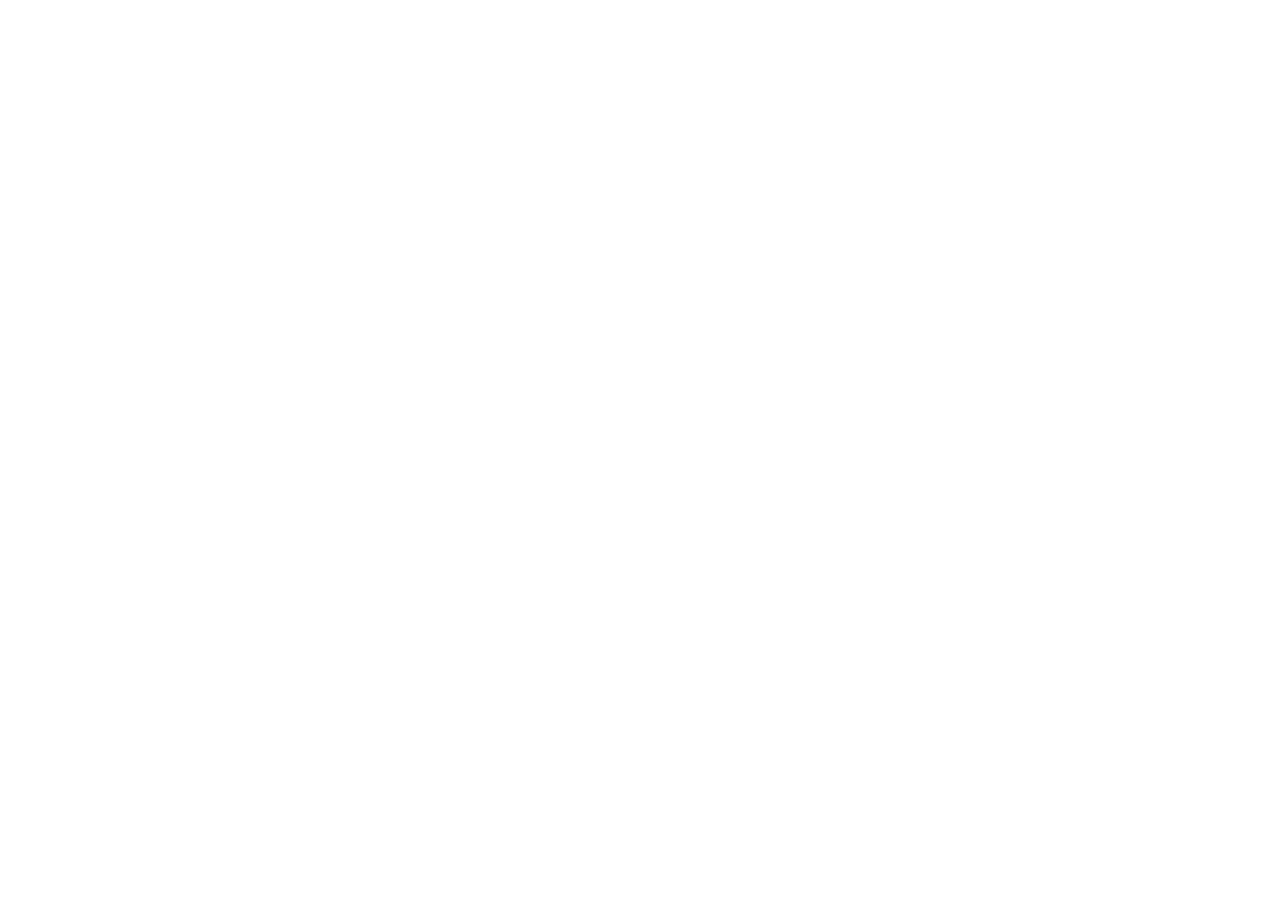
==== index.html @ c2ddc92c "!" ====
<!DOCTYPE html>
<html lang="en">
<head>
  <meta charset="UTF-8">
  <meta name="viewport" content="width=device-width, initial-scale=1.0">
  <title>Document</title>
</head>
<body>
  
</body>
</html>
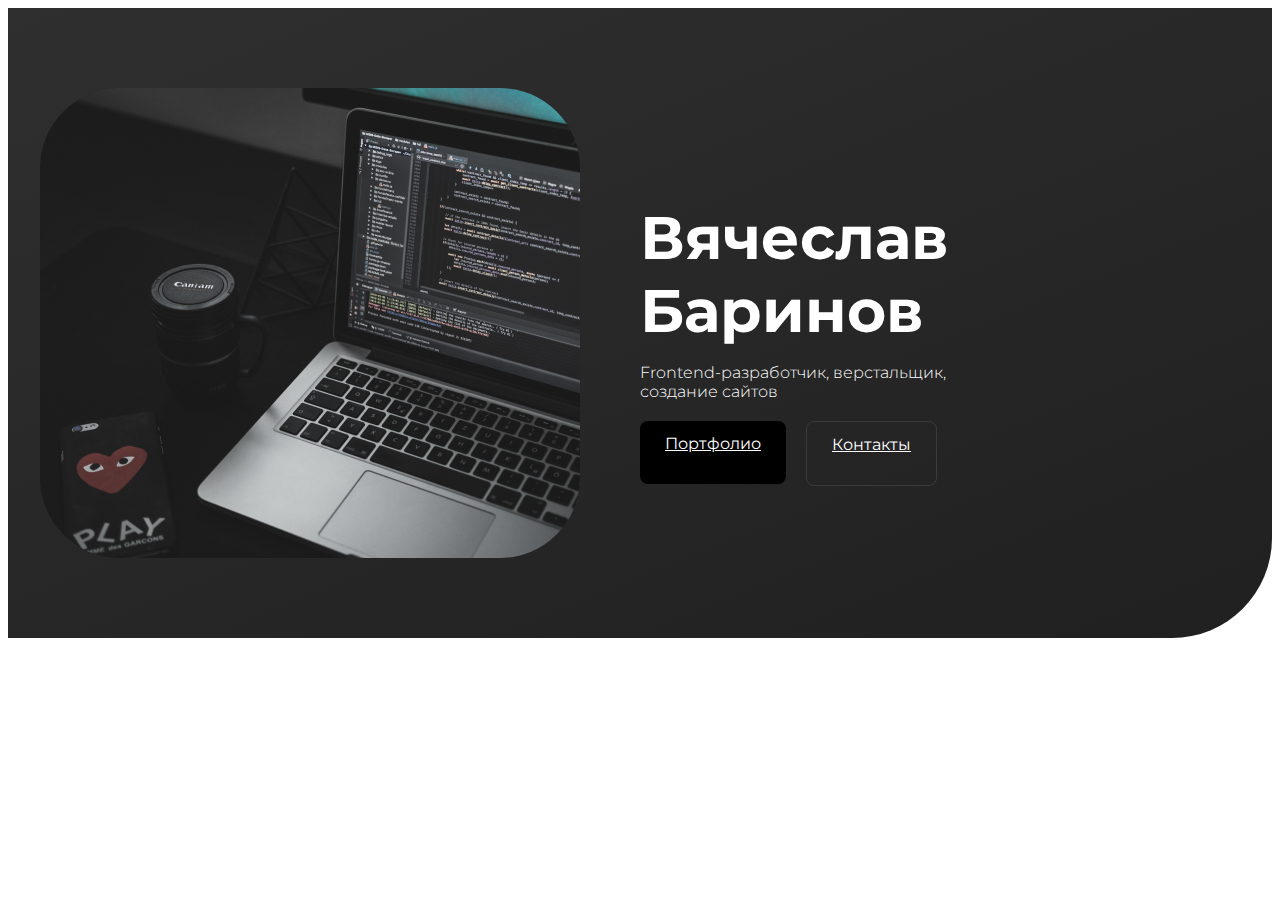
==== commit 35e8513e: "1" ====
--- a/index.html
+++ b/index.html
@@ -1,11 +1,30 @@
 <!DOCTYPE html>
 <html lang="en">
+
 <head>
   <meta charset="UTF-8">
   <meta name="viewport" content="width=device-width, initial-scale=1.0">
   <title>Document</title>
+  <link rel="stylesheet" href="./css/reset.css">
+  <link rel="stylesheet" href="./CSS/main.css">
 </head>
+
 <body>
-  
+  <header class="header">
+    <div class="container">
+      <div class="header-row">
+        <img src="/img/header-img.jpg" srcset="/img/header-img@2x.jpg 2x" alt="header-img" class="header-img">
+        <div class="header-desc">
+          <h1 class="header-title">Вячеслав Баринов</h1>
+          <p class="header-text">Frontend-разработчик, верстальщик,<br> создание сайтов</p>
+          <div class="header-btns">
+            <a href="#!" class="btn">Портфолио</a>
+            <a href="#!" class="btn-outline">Контакты</a>
+          </div>
+        </div>
+      </div>
+    </div>
+  </header>
 </body>
+
 </html>--- a/CSS/main.css
+++ b/CSS/main.css
@@ -0,0 +1,75 @@
+@import url('https://fonts.googleapis.com/css2?family=Montserrat:ital,wght@0,100..900;1,100..900&display=swap');
+
+/* Base */
+body {
+    font-family: "Montserrat", sans-serif;
+    font-optical-sizing: auto;
+    font-weight: 400;
+    font-style: normal;
+}
+
+.container {
+    width: 1200px;
+    margin: 0 auto;
+    padding: 0 15px;
+}
+
+/* Header */
+.header {
+    padding-top: 80px;
+    padding-bottom: 80px;
+    border-bottom-right-radius: 100px;
+    /* background-color: #252525; */
+    background: #252525 linear-gradient(158deg, #2f2f2f 0%, #202020 100%);
+    color: #fff;
+}
+
+.header-img {
+    border-radius: 80px;
+}
+
+.header-row {
+    display: flex;
+    flex-direction: row;
+    align-items: center;
+    column-gap: 60px;
+}
+
+.header-title {
+    margin-bottom: 10px;
+    font-weight: 700;
+    font-size: 60px;
+}
+
+.header-text {
+    margin-bottom: 20px;
+    font-weight: 300;
+    font-style: 26px;
+}
+
+.header-btns {
+    display: flex;
+    column-gap: 20px;
+}
+
+.btn {
+    height: 48px;
+    padding-top: 15px;
+    padding-left: 25px;
+    padding-right: 25px;
+    background-color: black;
+    border-radius: 8px;
+    line-height: 1;
+    color: #fff;
+}
+
+.btn-outline {
+    height: 48px;
+    padding-top: 15px;
+    padding-left: 25px;
+    padding-right: 25px;
+    border: 1px solid #3B3B3B;
+    border-radius: 8px;
+    line-height: 1;
+    color: #fff;
+}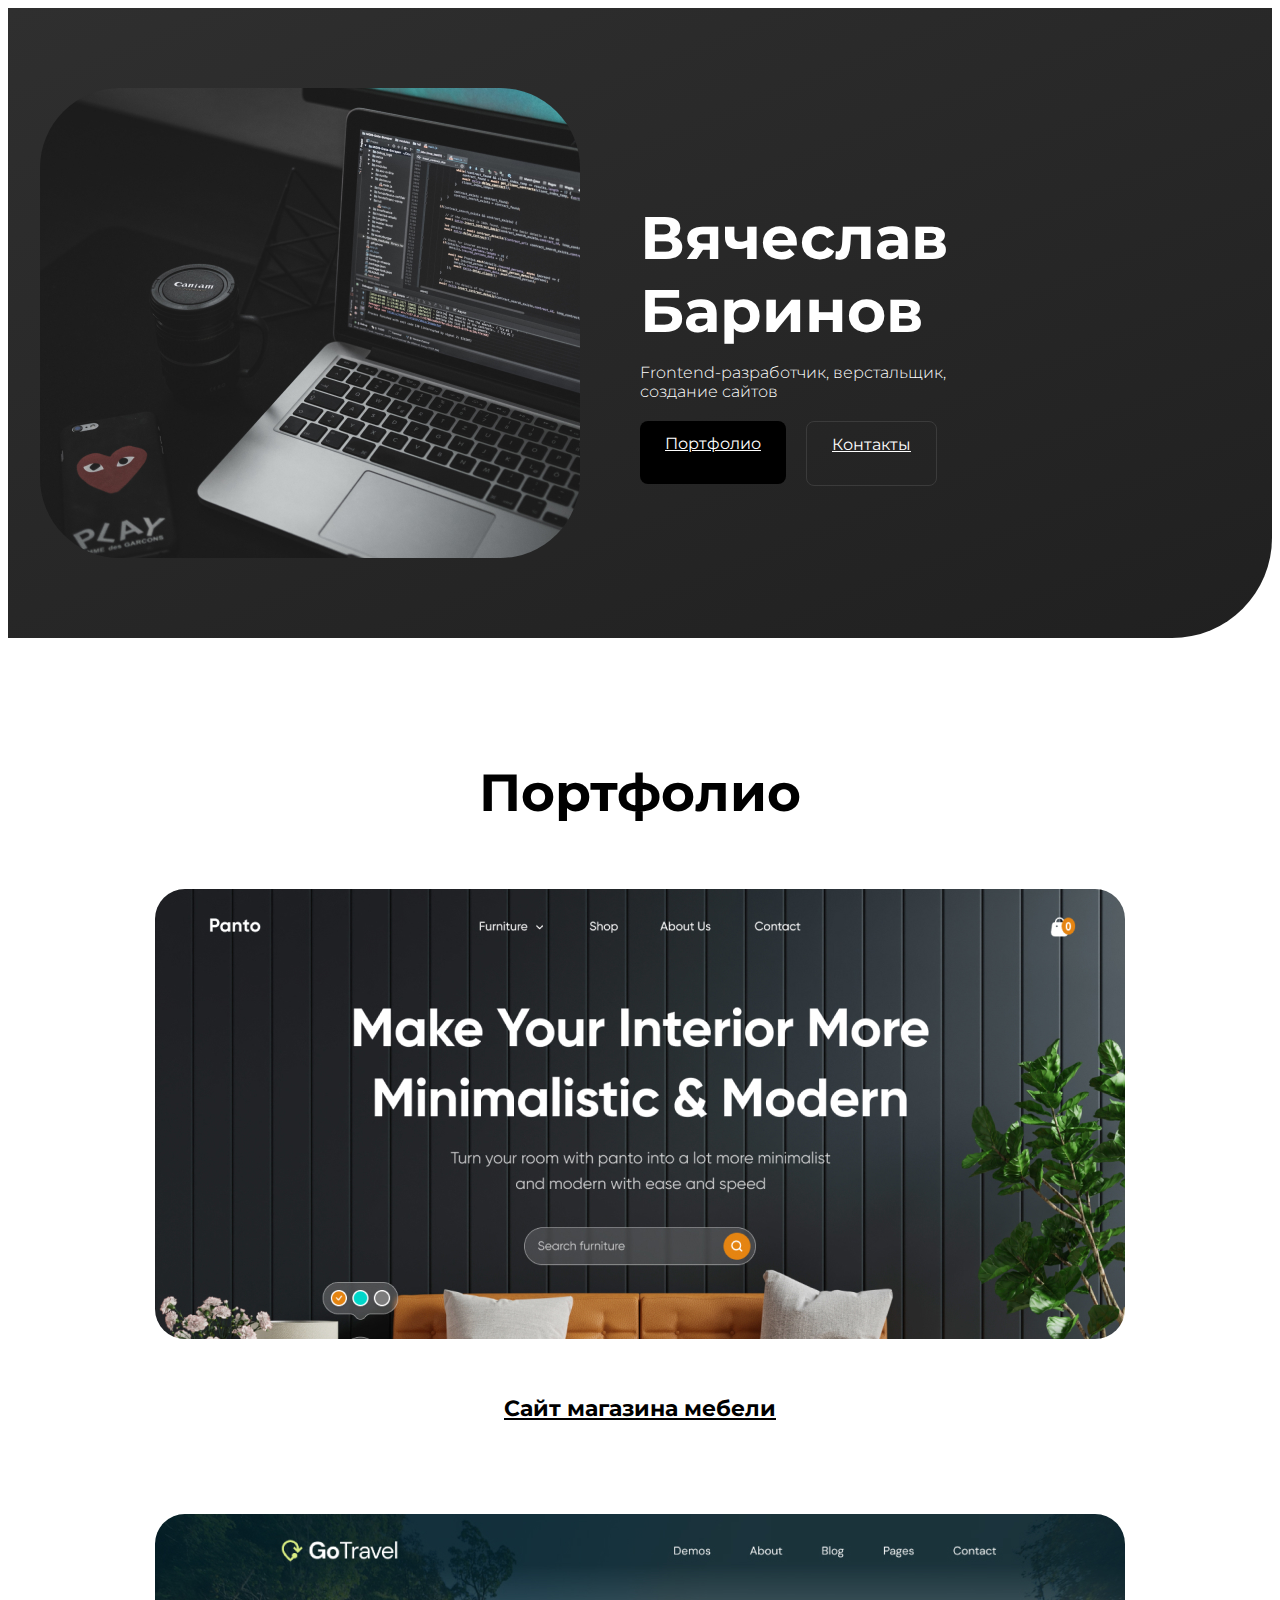
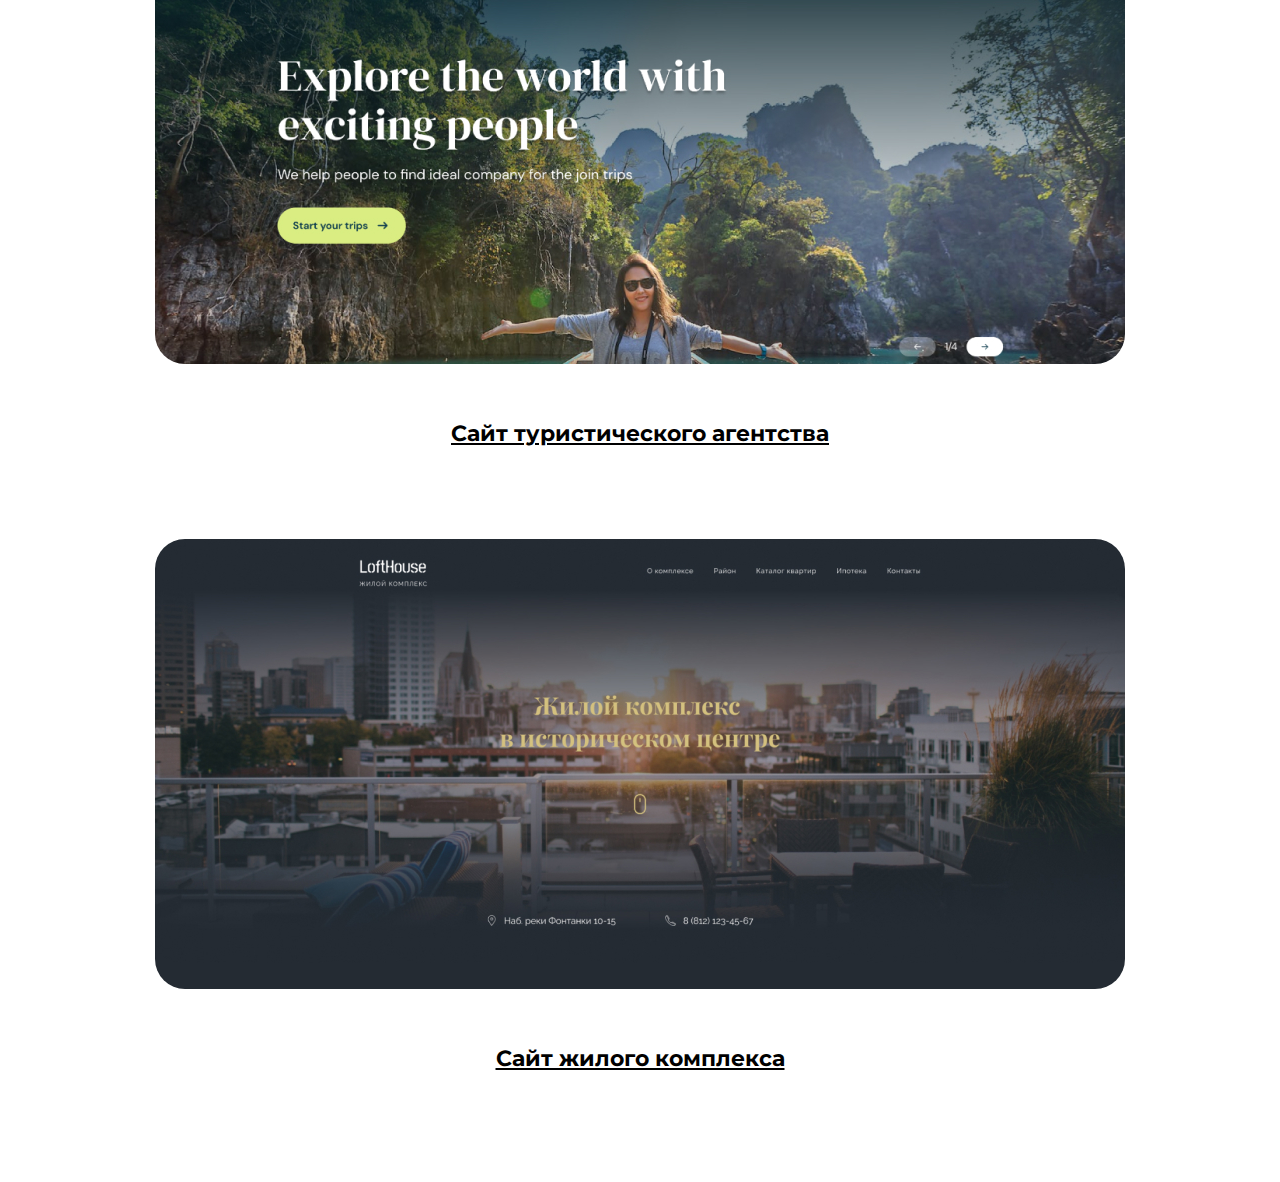
==== commit 67c1ebda: "!" ====
--- a/index.html
+++ b/index.html
@@ -13,7 +13,7 @@
   <header class="header">
     <div class="container">
       <div class="header-row">
-        <img src="/img/header-img.jpg" srcset="/img/header-img@2x.jpg 2x" alt="header-img" class="header-img">
+        <img src="./img/header-img.jpg" srcset="./img/header-img@2x.jpg 2x" alt="header-img" class="header-img">
         <div class="header-desc">
           <h1 class="header-title">Вячеслав Баринов</h1>
           <p class="header-text">Frontend-разработчик, верстальщик,<br> создание сайтов</p>
@@ -25,6 +25,33 @@
       </div>
     </div>
   </header>
+
+  <main>
+    <section class="portfolio">
+      <div class="container">
+        <h2 class="portfolio-title">Портфолио</h2>
+        <div class="projects">
+          <article class="project">
+            <a href="#!"><img src="./img/project-01.jpg" srcset="./img/project-01@2x.jpg 2x" alt="Сайт магазина мебели"
+                class="project-img"></a>
+            <h3 class="project-title"><a href="#!">Сайт магазина мебели</a></h3>
+          </article>
+          <article class="project">
+            <a href="#!"><img src="./img/project-02.jpg" srcset="./img/project-02@2x.jpg 2x"
+                alt="Сайт туристического агентства" class="project-img"></a>
+            <h3 class="project-title"><a href="#!">Сайт туристического агентства</a></h3>
+          </article>
+          <article class="project">
+            <a href="#!"><img src="./img/project-03.jpg" srcset="./img/project-03@2x.jpg 2x" alt="Сайт жилого комплекса"
+                class="project-img"></a>
+            <h3 class="project-title"><a href="#!">Сайт жилого комплекса</a></h3>
+          </article>
+
+        </div>
+      </div>
+    </section>
+  </main>
+
 </body>
 
 </html>--- a/CSS/main.css
+++ b/CSS/main.css
@@ -61,6 +61,11 @@
     border-radius: 8px;
     line-height: 1;
     color: #fff;
+    transition: all 0.2s ease-in;
+}
+
+.btn:hover {
+    background-color: #1782CF;
 }
 
 .btn-outline {
@@ -72,4 +77,52 @@
     border-radius: 8px;
     line-height: 1;
     color: #fff;
+    transition: all 0.2s ease-in;
+}
+
+.btn-outline:hover {
+    border-color: #1782CF;
+}
+
+/* portfolio */
+
+.portfolio {
+    padding: 80px 0;
+}
+
+.portfolio-title {
+    margin-bottom: 65px;
+    font-weight: 700;
+    font-size: 52px;
+    text-align: center;
+}
+
+.projects {
+    display: flex;
+    flex-direction: column;
+    row-gap: 70px;
+    align-items: center;
+}
+
+.project {
+    text-align: center;
+}
+
+.project-img {
+    margin-bottom: 30px;
+    border-radius: 30px;
+    transition: opacity 0.2s ease-in;
+}
+
+.project-img:hover {
+    opacity: 0.8;
+}
+
+.project-title {
+    font-size: 22px;
+}
+
+.project-title a {
+    color: #000000;
+    text-decoration: underline;
 }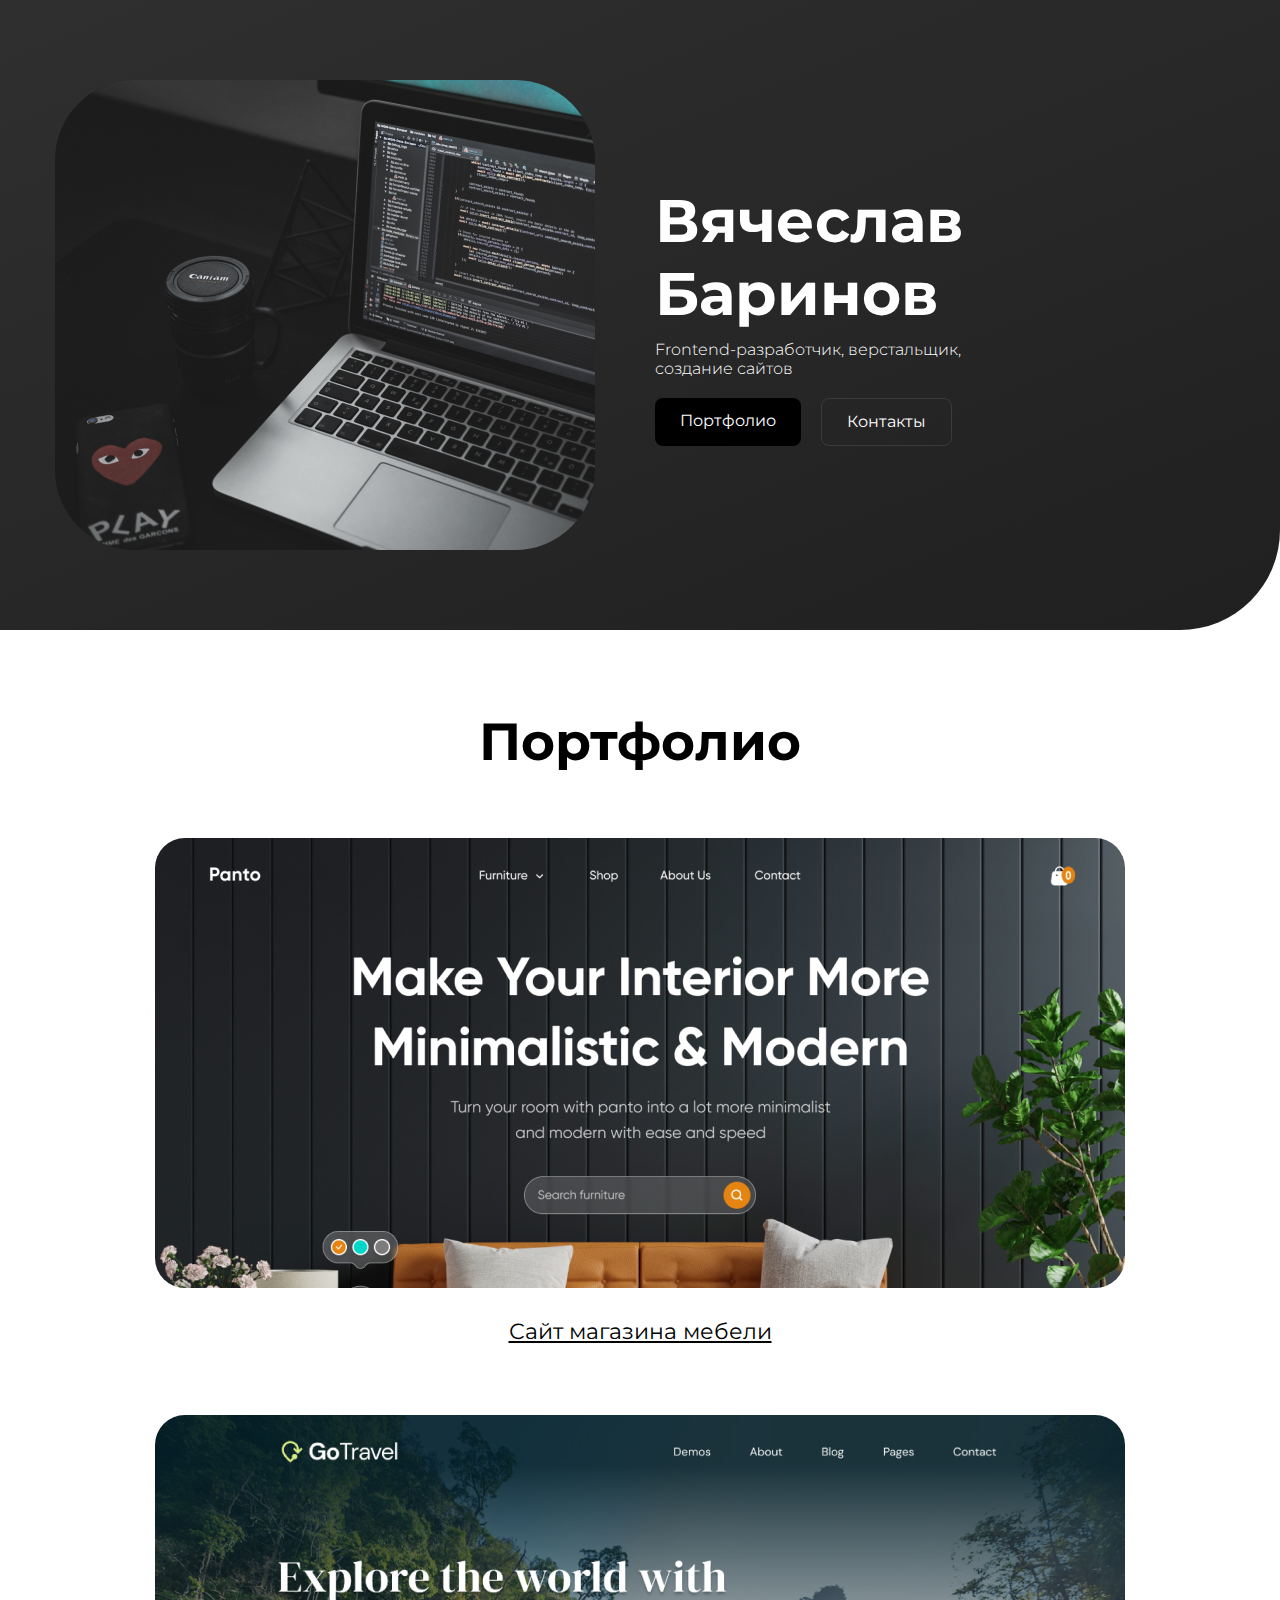
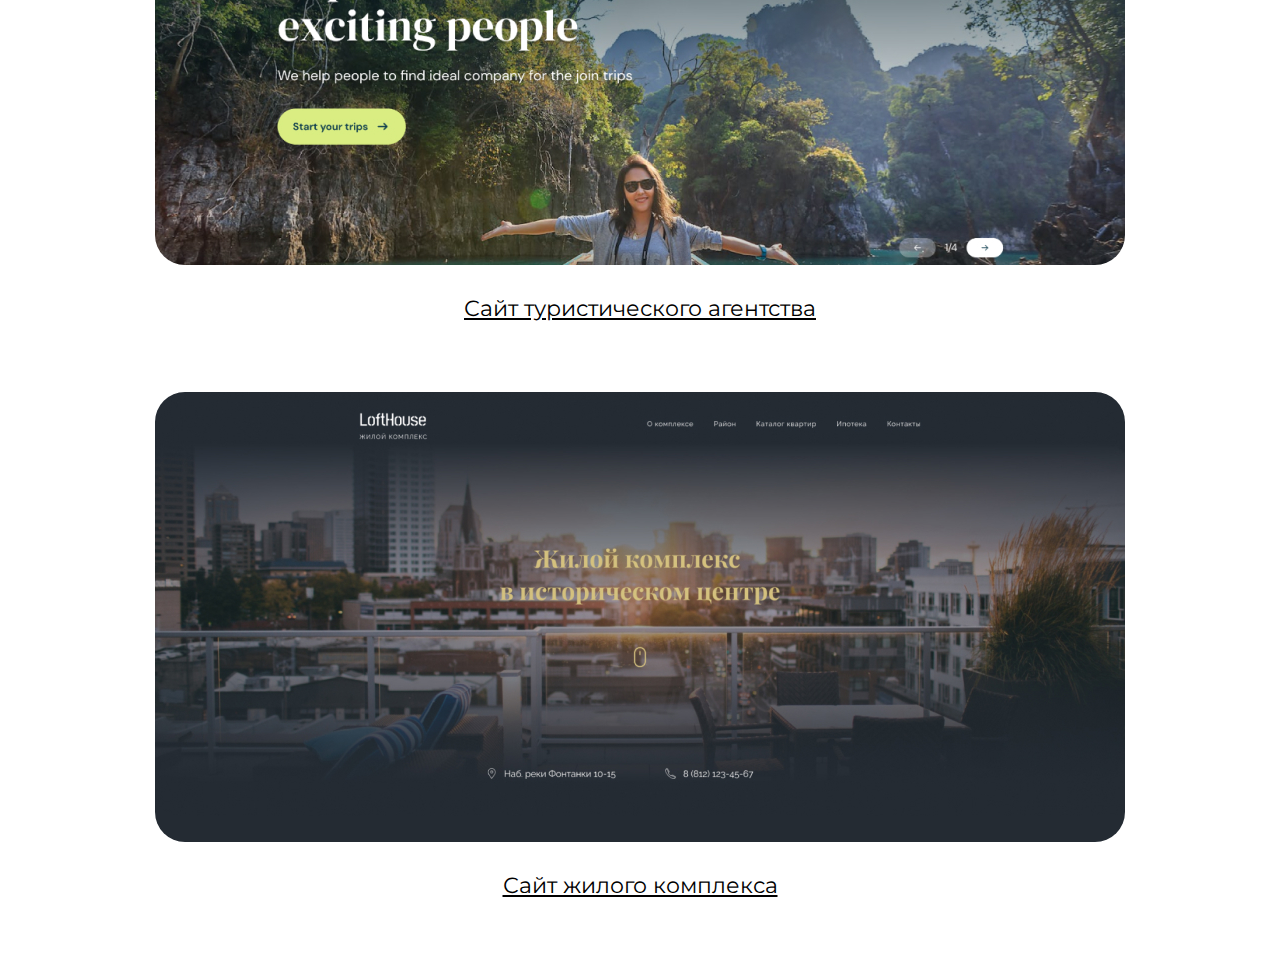
==== commit 3efb6c33: "!" ====
--- a/index.html
+++ b/index.html
@@ -5,11 +5,12 @@
   <meta charset="UTF-8">
   <meta name="viewport" content="width=device-width, initial-scale=1.0">
   <title>Document</title>
-  <link rel="stylesheet" href="./css/reset.css">
+  <link rel="stylesheet" href="./CSS/reset.css">
   <link rel="stylesheet" href="./CSS/main.css">
 </head>
 
 <body>
+
   <header class="header">
     <div class="container">
       <div class="header-row">
@@ -46,12 +47,13 @@
                 class="project-img"></a>
             <h3 class="project-title"><a href="#!">Сайт жилого комплекса</a></h3>
           </article>
-
         </div>
       </div>
     </section>
   </main>
 
+
+
 </body>
 
 </html>--- a/CSS/main.css
+++ b/CSS/main.css
@@ -19,7 +19,6 @@
     padding-top: 80px;
     padding-bottom: 80px;
     border-bottom-right-radius: 100px;
-    /* background-color: #252525; */
     background: #252525 linear-gradient(158deg, #2f2f2f 0%, #202020 100%);
     color: #fff;
 }
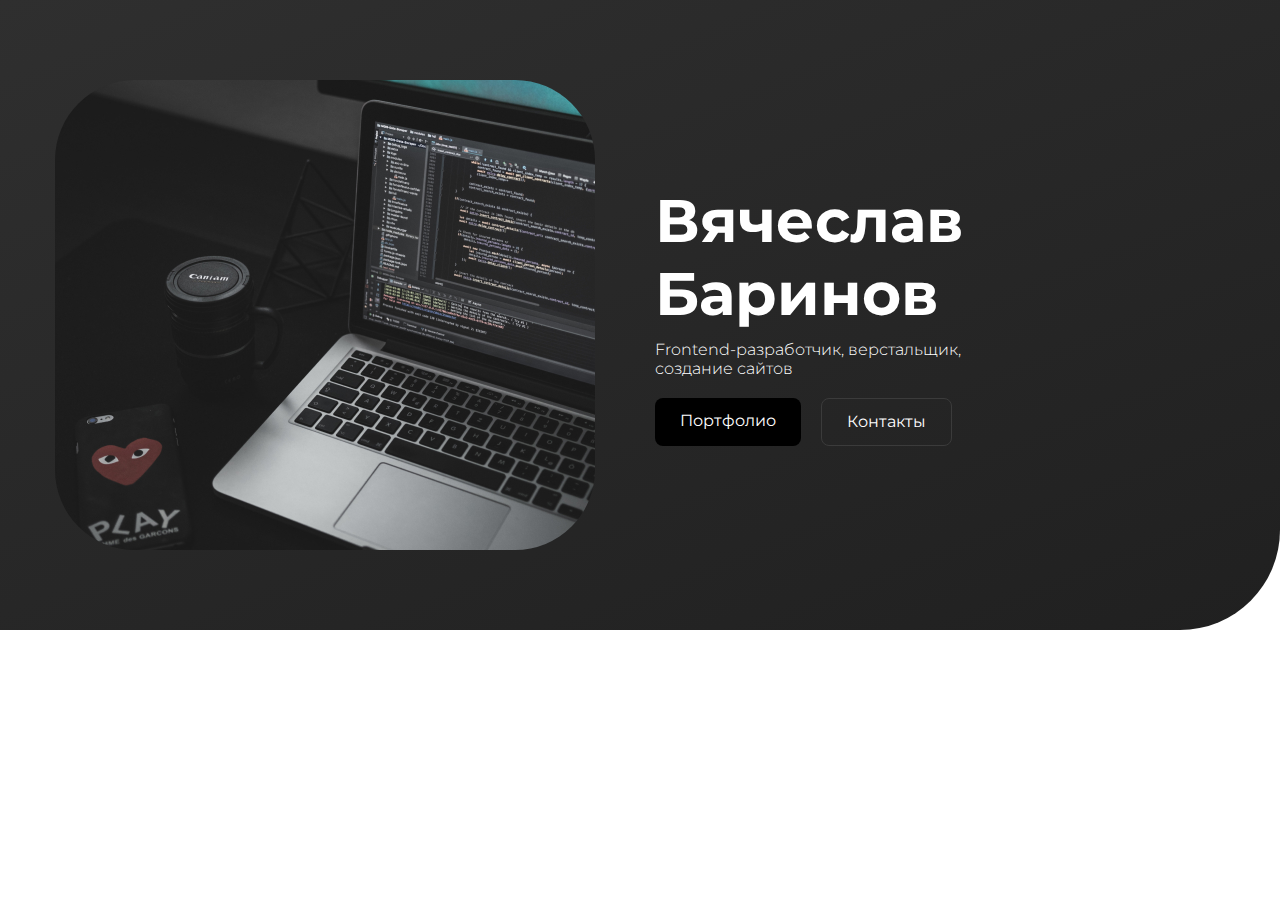
==== commit ee74043b: "Merge branch 'main' of https://github.com/junk1073/training" ====
--- a/index.html
+++ b/index.html
@@ -26,34 +26,6 @@
       </div>
     </div>
   </header>
-
-  <main>
-    <section class="portfolio">
-      <div class="container">
-        <h2 class="portfolio-title">Портфолио</h2>
-        <div class="projects">
-          <article class="project">
-            <a href="#!"><img src="./img/project-01.jpg" srcset="./img/project-01@2x.jpg 2x" alt="Сайт магазина мебели"
-                class="project-img"></a>
-            <h3 class="project-title"><a href="#!">Сайт магазина мебели</a></h3>
-          </article>
-          <article class="project">
-            <a href="#!"><img src="./img/project-02.jpg" srcset="./img/project-02@2x.jpg 2x"
-                alt="Сайт туристического агентства" class="project-img"></a>
-            <h3 class="project-title"><a href="#!">Сайт туристического агентства</a></h3>
-          </article>
-          <article class="project">
-            <a href="#!"><img src="./img/project-03.jpg" srcset="./img/project-03@2x.jpg 2x" alt="Сайт жилого комплекса"
-                class="project-img"></a>
-            <h3 class="project-title"><a href="#!">Сайт жилого комплекса</a></h3>
-          </article>
-        </div>
-      </div>
-    </section>
-  </main>
-
-
-
 </body>
 
 </html>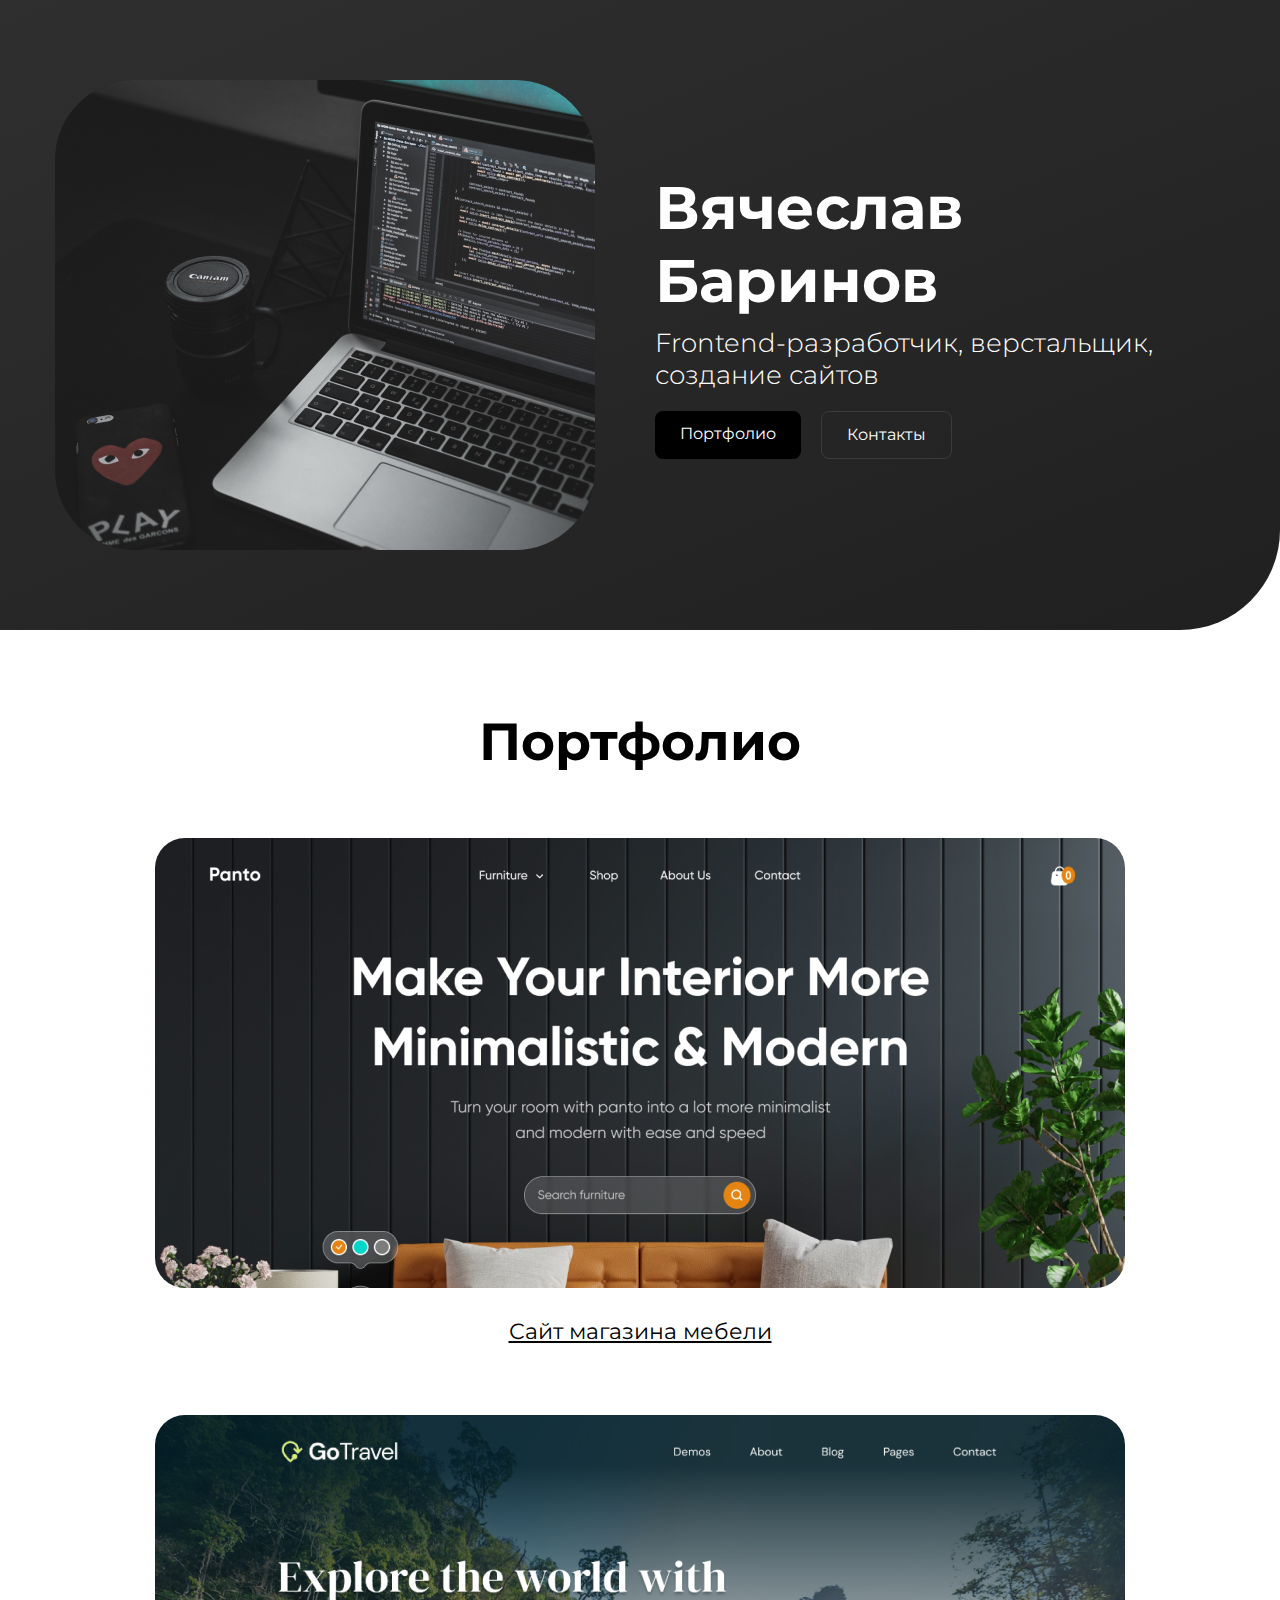
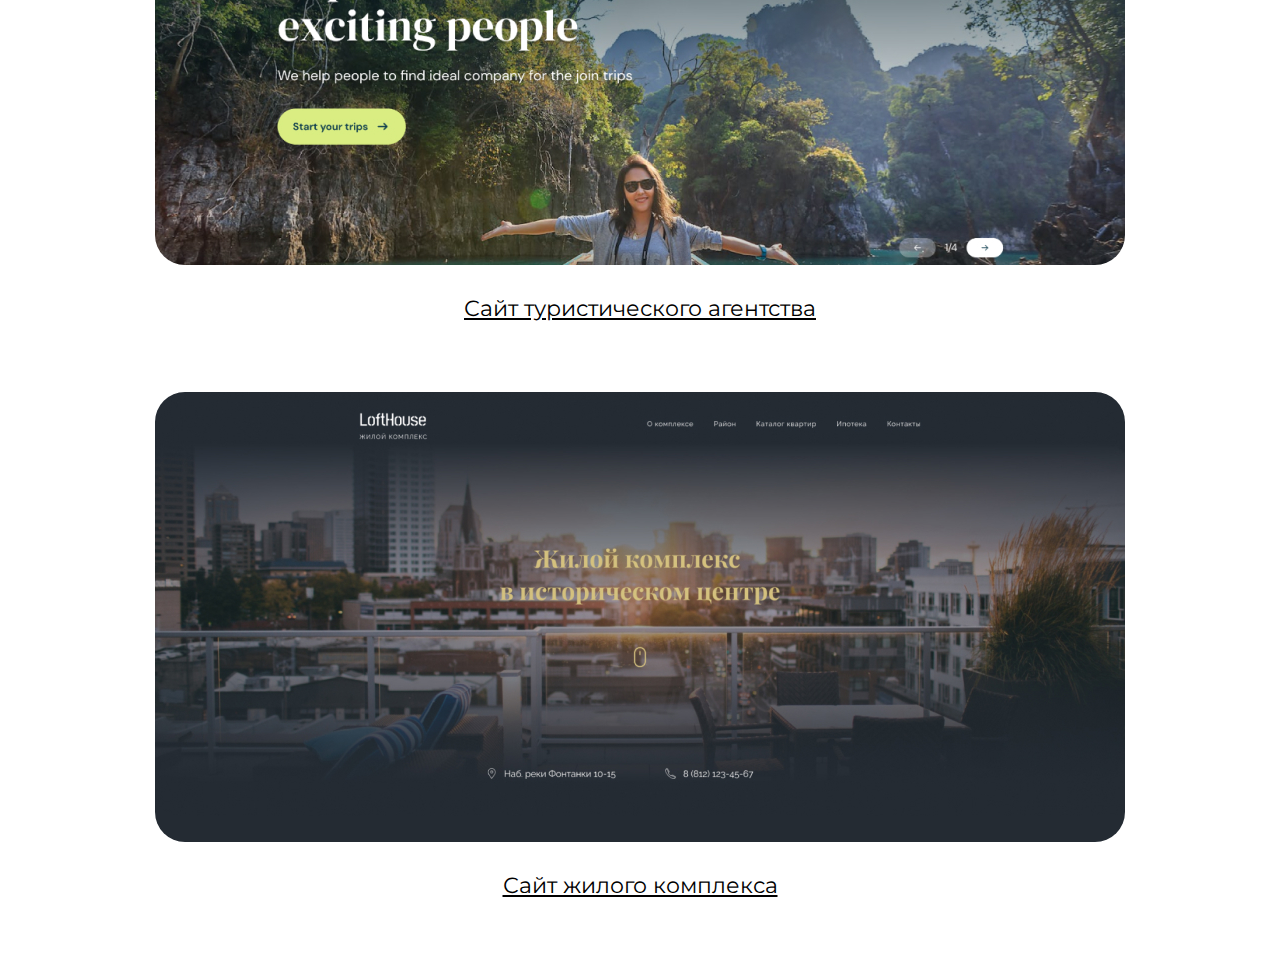
==== commit 480659cd: "1" ====
--- a/index.html
+++ b/index.html
@@ -26,6 +26,31 @@
       </div>
     </div>
   </header>
+
+  <main>
+    <section class="portfolio">
+      <div class="container">
+        <h2 class="portfolio-title">Портфолио</h2>
+        <div class="projects">
+          <article class="project">
+            <a href="#!"><img src="./img/project-01.jpg" srcset="./img/project-01@2x.jpg 2x" alt="Сайт магазина мебели"
+                class="project-img"></a>
+            <h3 class="project-title"><a href="#!">Сайт магазина мебели</a></h3>
+          </article>
+          <article class="project">
+            <a href="#!"><img src="./img/project-02.jpg" srcset="./img/project-02@2x.jpg 2x"
+                alt="Сайт туристического агентства" class="project-img"></a>
+            <h3 class="project-title"><a href="#!">Сайт туристического агентства</a></h3>
+          </article>
+          <article class="project">
+            <a href="#!"><img src="./img/project-03.jpg" srcset="./img/project-03@2x.jpg 2x" alt="Сайт жилого комплекса"
+                class="project-img"></a>
+            <h3 class="project-title"><a href="#!">Сайт жилого комплекса</a></h3>
+          </article>
+        </div>
+      </div>
+    </section>
+  </main>
 </body>
 
 </html>--- a/CSS/main.css
+++ b/CSS/main.css
@@ -16,6 +16,7 @@
 
 /* Header */
 .header {
+    
     padding-top: 80px;
     padding-bottom: 80px;
     border-bottom-right-radius: 100px;
@@ -23,15 +24,15 @@
     color: #fff;
 }
 
-.header-img {
-    border-radius: 80px;
-}
-
 .header-row {
     display: flex;
     flex-direction: row;
     align-items: center;
     column-gap: 60px;
+}
+
+.header-img {
+    border-radius: 80px;
 }
 
 .header-title {
@@ -43,7 +44,7 @@
 .header-text {
     margin-bottom: 20px;
     font-weight: 300;
-    font-style: 26px;
+    font-size: 26px;
 }
 
 .header-btns {
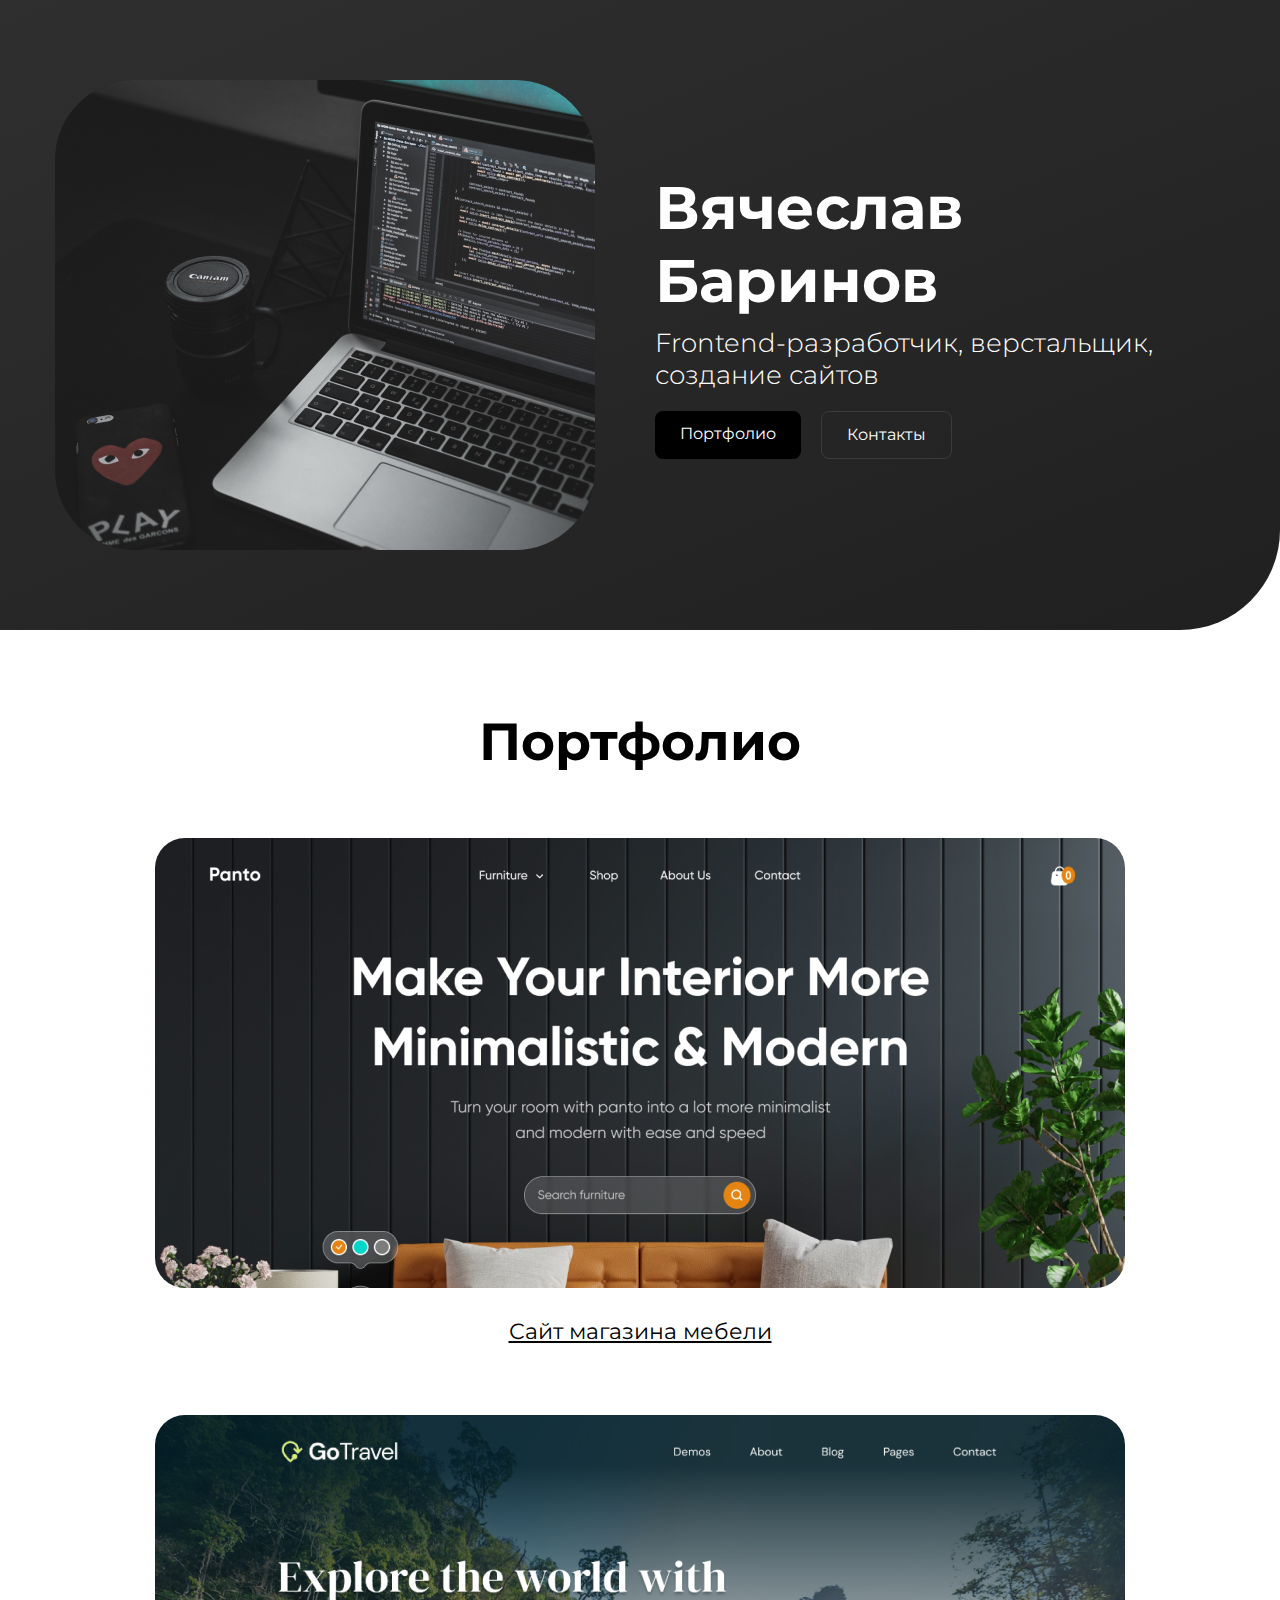
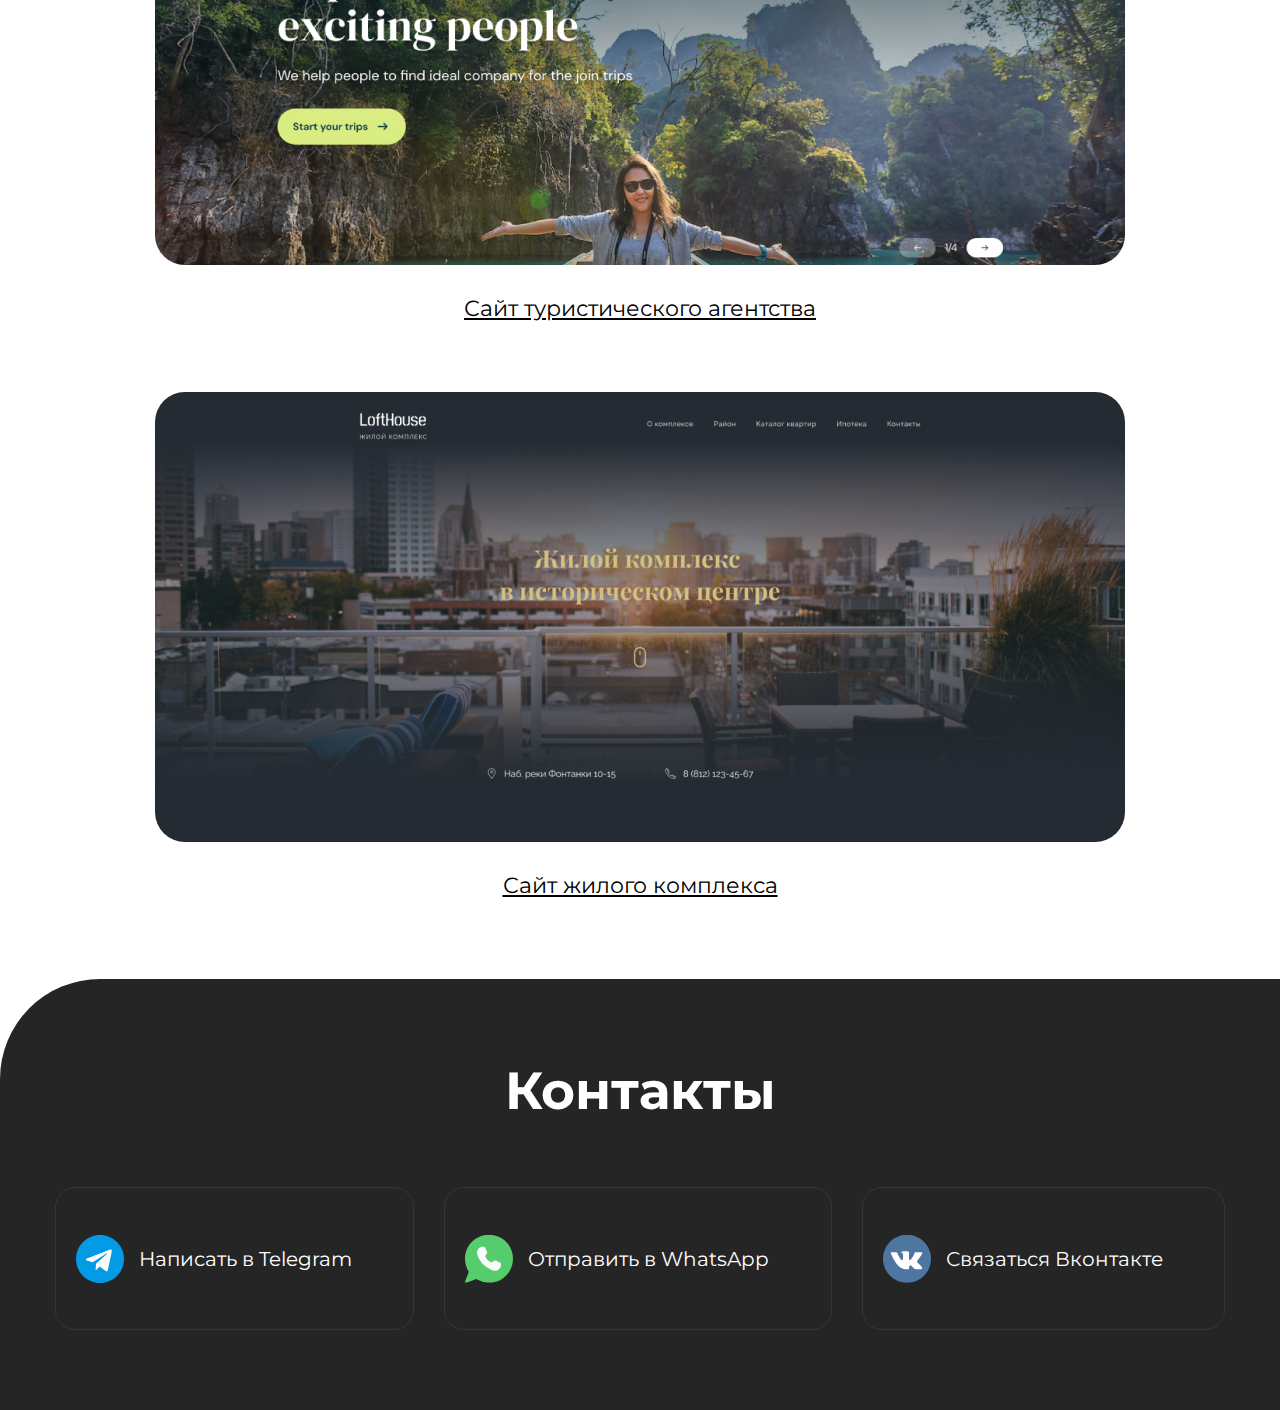
==== commit 32f0821c: "1" ====
--- a/index.html
+++ b/index.html
@@ -50,6 +50,18 @@
         </div>
       </div>
     </section>
+
+    <section class="contacts">
+      <div class="container">
+        <h2 class="contacts-title">Контакты</h2>
+        <div class="messangers">
+          <a href="https://t.me/youraccountname" target="_blank" class="messanger"><img src="./img/icons/telegram.svg" alt="Telegram">Написать в Telegram</a>
+          <a href="https://wa.me/79051234567" target="_blank" class="messanger"><img src="./img/icons/whatsapp.svg" alt="WhatsApp">Отправить в WhatsApp</a>
+          <a href="https://vk.me/youraccountname" target="_blank" class="messanger"><img src="./img/icons/vk.svg" alt="Вконтакте">Связаться Вконтакте</a>
+        </div>
+        </h2>
+      </div>
+    </section>
   </main>
 </body>
 
--- a/CSS/main.css
+++ b/CSS/main.css
@@ -9,14 +9,13 @@
 }
 
 .container {
-    width: 1200px;
+    max-width: 1200px;
     margin: 0 auto;
     padding: 0 15px;
 }
 
 /* Header */
 .header {
-    
     padding-top: 80px;
     padding-bottom: 80px;
     border-bottom-right-radius: 100px;
@@ -125,4 +124,42 @@
 .project-title a {
     color: #000000;
     text-decoration: underline;
+}
+
+/* contacts */
+
+.contacts {
+    background-color: #252525;
+    border-top-left-radius: 100px;
+    padding: 80px 0;
+    color: #fff;
+}
+
+.contacts-title {
+    font-weight: 700;
+    font-size: 52px;
+    text-align: center;
+    margin-bottom: 65px;
+}
+
+.messangers {
+    display: flex;
+    column-gap: 30px;
+}
+
+.messanger {
+    flex-grow: 1;
+    display: flex;
+    column-gap: 15px;
+    align-items: center;
+    padding: 46px 20px;
+    border-radius: 20px;
+    border: 1px solid #363636;
+    font-size: 20px;
+    color: #fff;
+    transition: background-color 0.2s ease-in;
+}
+
+.messanger:hover {
+    background-color: #1e1e1e;
 }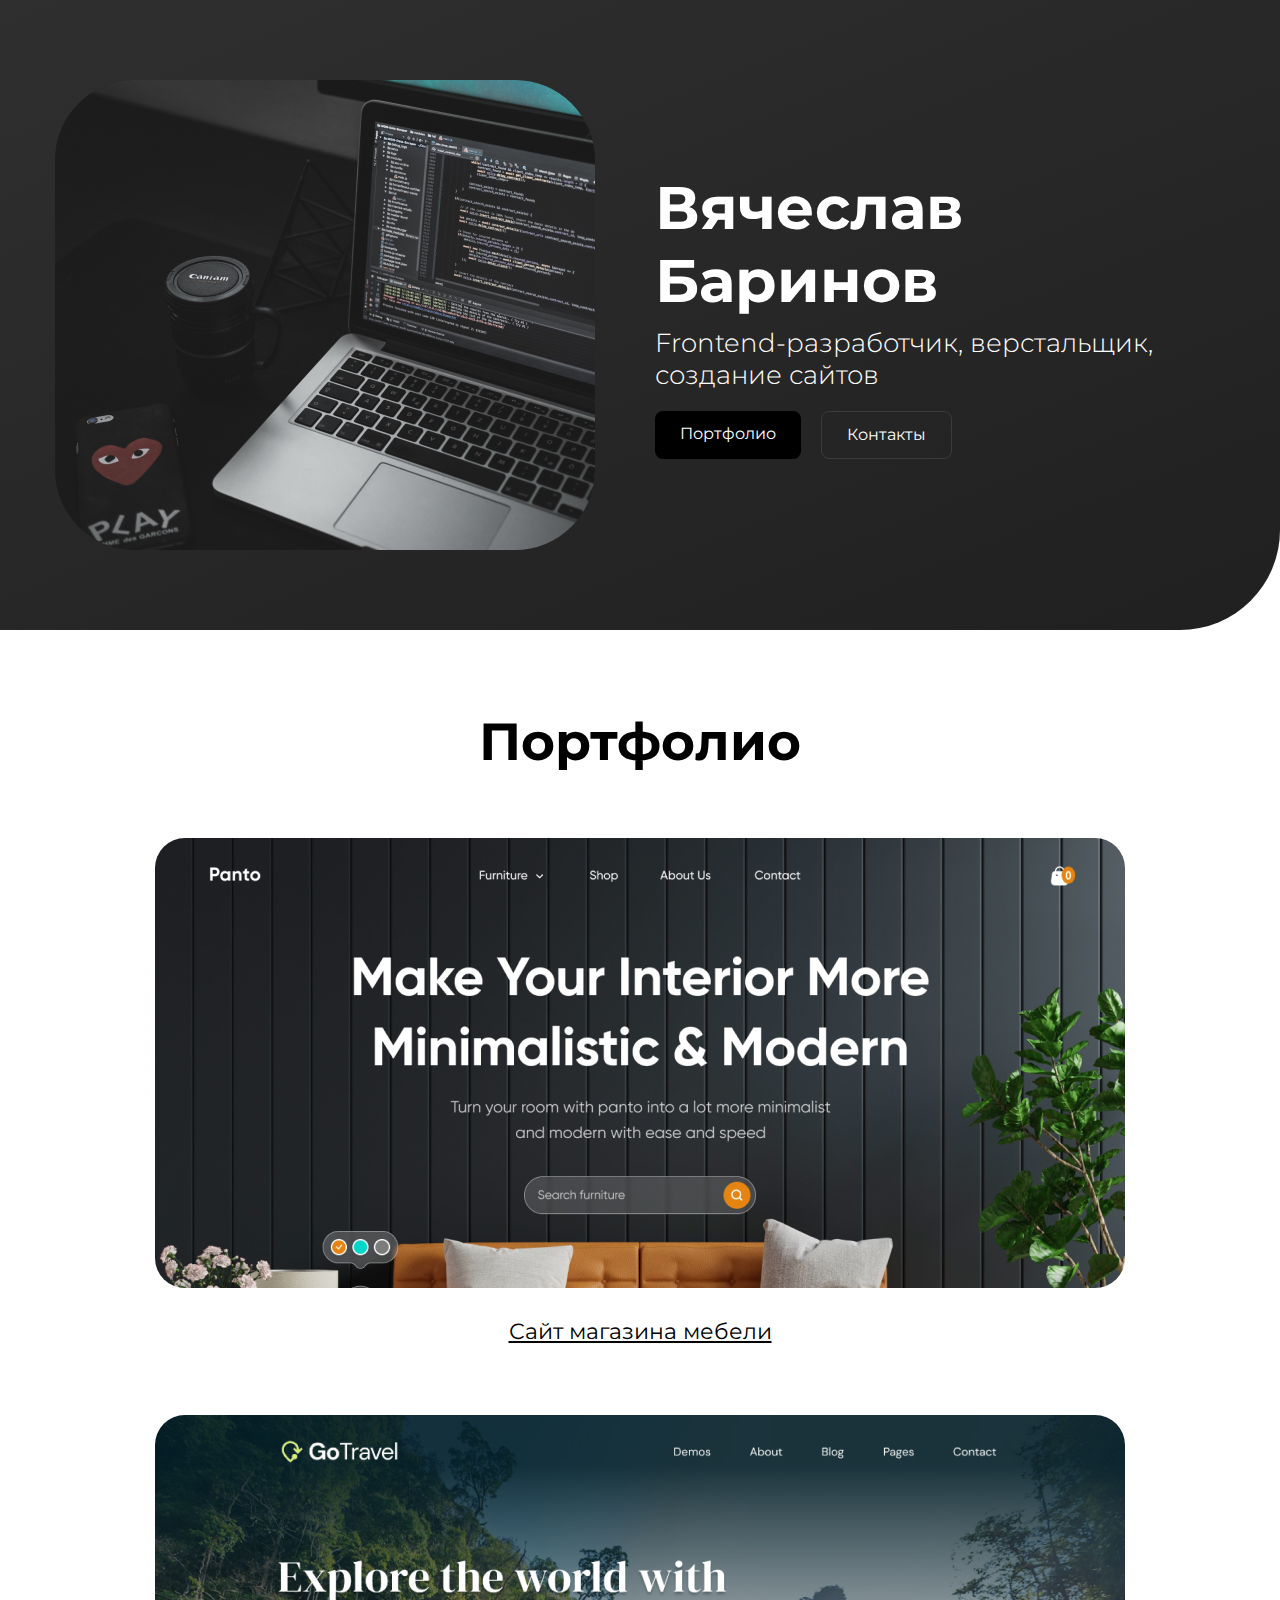
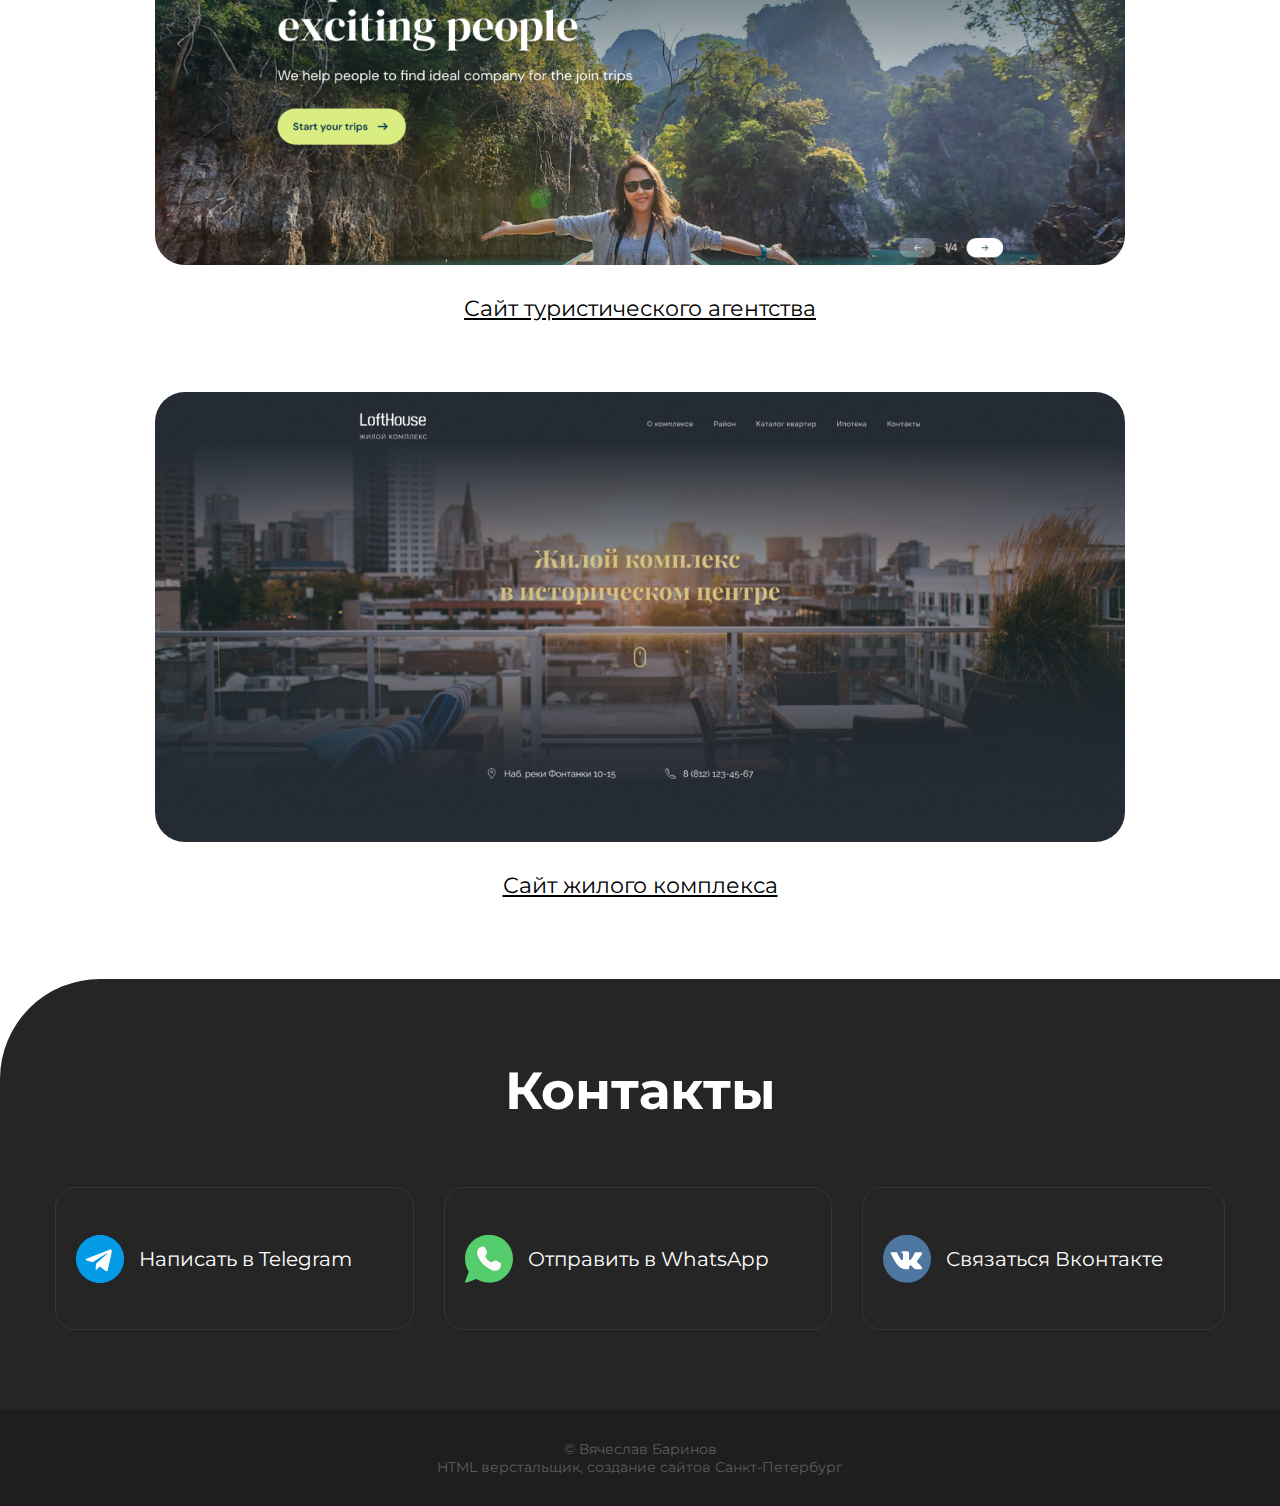
==== commit 2c56d8b4: "!" ====
--- a/index.html
+++ b/index.html
@@ -4,7 +4,7 @@
 <head>
   <meta charset="UTF-8">
   <meta name="viewport" content="width=device-width, initial-scale=1.0">
-  <title>Document</title>
+  <title>Вячеслав Баринов - Frontend-разработчик, верстальщик,создание сайтов</title>
   <link rel="stylesheet" href="./CSS/reset.css">
   <link rel="stylesheet" href="./CSS/main.css">
 </head>
@@ -33,17 +33,17 @@
         <h2 class="portfolio-title">Портфолио</h2>
         <div class="projects">
           <article class="project">
-            <a href="#!"><img src="./img/project-01.jpg" srcset="./img/project-01@2x.jpg 2x" alt="Сайт магазина мебели"
+            <a href="./panto.html"><img src="./img/project-01.jpg" srcset="./img/project-01@2x.jpg 2x" alt="Сайт магазина мебели"
                 class="project-img"></a>
             <h3 class="project-title"><a href="#!">Сайт магазина мебели</a></h3>
           </article>
           <article class="project">
-            <a href="#!"><img src="./img/project-02.jpg" srcset="./img/project-02@2x.jpg 2x"
+            <a href="./gotravel.html"><img src="./img/project-02.jpg" srcset="./img/project-02@2x.jpg 2x"
                 alt="Сайт туристического агентства" class="project-img"></a>
             <h3 class="project-title"><a href="#!">Сайт туристического агентства</a></h3>
           </article>
           <article class="project">
-            <a href="#!"><img src="./img/project-03.jpg" srcset="./img/project-03@2x.jpg 2x" alt="Сайт жилого комплекса"
+            <a href="./lofthouse.html"><img src="./img/project-03.jpg" srcset="./img/project-03@2x.jpg 2x" alt="Сайт жилого комплекса"
                 class="project-img"></a>
             <h3 class="project-title"><a href="#!">Сайт жилого комплекса</a></h3>
           </article>
@@ -55,14 +55,25 @@
       <div class="container">
         <h2 class="contacts-title">Контакты</h2>
         <div class="messangers">
-          <a href="https://t.me/youraccountname" target="_blank" class="messanger"><img src="./img/icons/telegram.svg" alt="Telegram">Написать в Telegram</a>
-          <a href="https://wa.me/79051234567" target="_blank" class="messanger"><img src="./img/icons/whatsapp.svg" alt="WhatsApp">Отправить в WhatsApp</a>
-          <a href="https://vk.me/youraccountname" target="_blank" class="messanger"><img src="./img/icons/vk.svg" alt="Вконтакте">Связаться Вконтакте</a>
+          <a href="https://t.me/youraccountname" target="_blank" class="messanger"><img src="./img/icons/telegram.svg"
+              alt="Telegram">Написать в Telegram</a>
+          <a href="https://wa.me/79051234567" target="_blank" class="messanger"><img src="./img/icons/whatsapp.svg"
+              alt="WhatsApp">Отправить в WhatsApp</a>
+          <a href="https://vk.me/youraccountname" target="_blank" class="messanger"><img src="./img/icons/vk.svg"
+              alt="Вконтакте">Связаться Вконтакте</a>
         </div>
         </h2>
       </div>
     </section>
   </main>
+
+  <footer class="footer">
+    <div class="container">
+      <div class="footer-inner">
+        <p>&copy Вячеслав Баринов <br>HTML верстальщик, создание сайтов Санкт-Петербург</p>
+      </div>
+    </div>
+  </footer>
 </body>
 
 </html>--- a/CSS/main.css
+++ b/CSS/main.css
@@ -162,4 +162,76 @@
 
 .messanger:hover {
     background-color: #1e1e1e;
+}
+
+/* footer */
+
+.footer {
+    padding: 30px 0;
+    background-color: #1E1E1E;
+    color: #5D5D5D;
+}
+
+.footer-inner {
+    font-size: 14px;
+    text-align: center;
+}
+
+/* inner-page */
+
+.inner-page {
+    padding: 80px 0 40px;
+}
+
+.inner-page-details {
+    display: flex;
+    flex-direction: column;
+    row-gap: 25px;
+    align-items: center;
+    padding-bottom: 40px;
+    text-align: center;
+}
+
+.inner-page-title {
+    font-weight: 700;
+    font-size: 52px
+}
+
+.inner-page-text {
+    max-width: 570px;
+    color: #555555;
+    line-height: 150%;
+}
+
+.inner-page-link {
+    color: #000000;
+}
+
+.inner-page-link a {
+    color: #000000;
+    text-decoration: underline;
+}
+
+.inner-page-img {
+    display: block;
+    margin: 0 auto;
+    padding-bottom: 40px;
+}
+
+.inner-page-backlink {
+min-width: 770px;
+margin: 0 auto;
+padding: 30px;
+display: flex;
+column-gap: 10px;
+align-items: center;  
+justify-content: center;
+background-color: #F1F1F1;
+text-align: center;
+color: #000000;
+transition: all 0.2s ease-in;
+}
+
+.inner-page-backlink:hover {
+    background-color: #e6e6e6;
 }